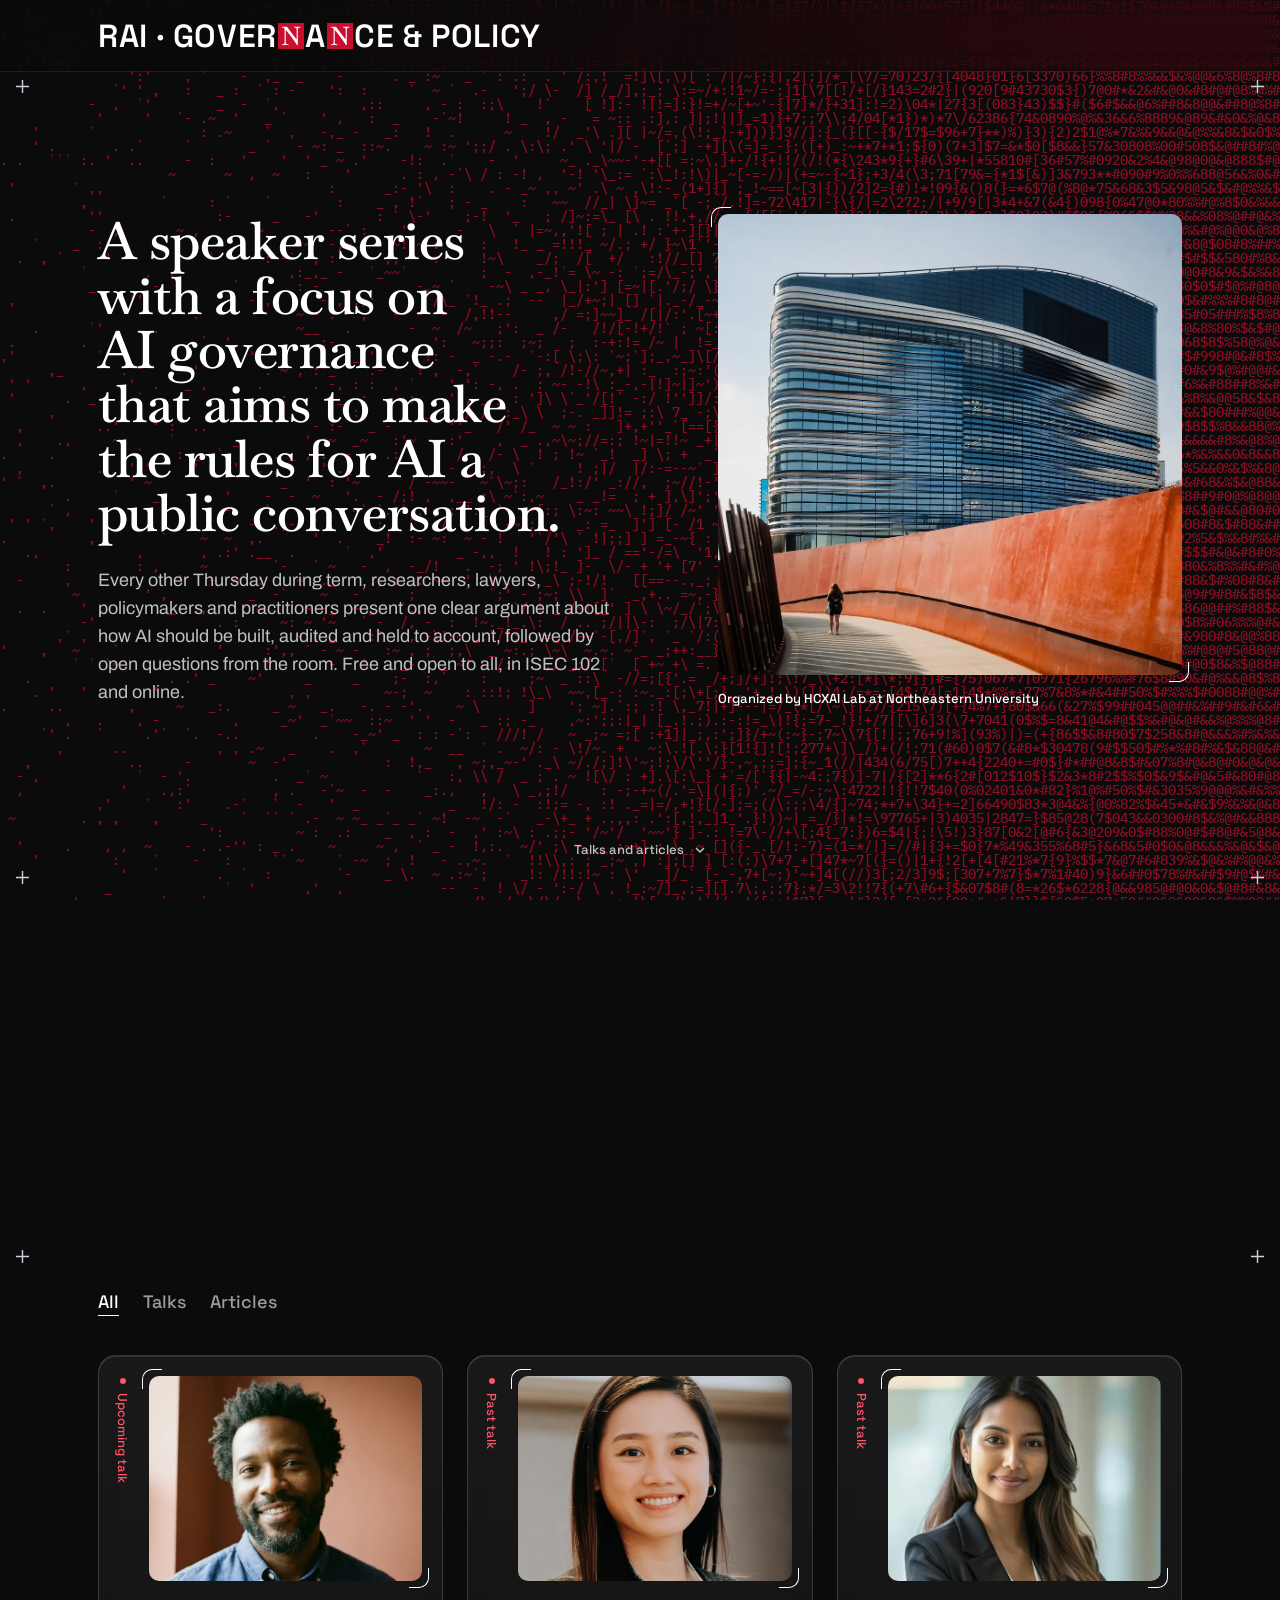
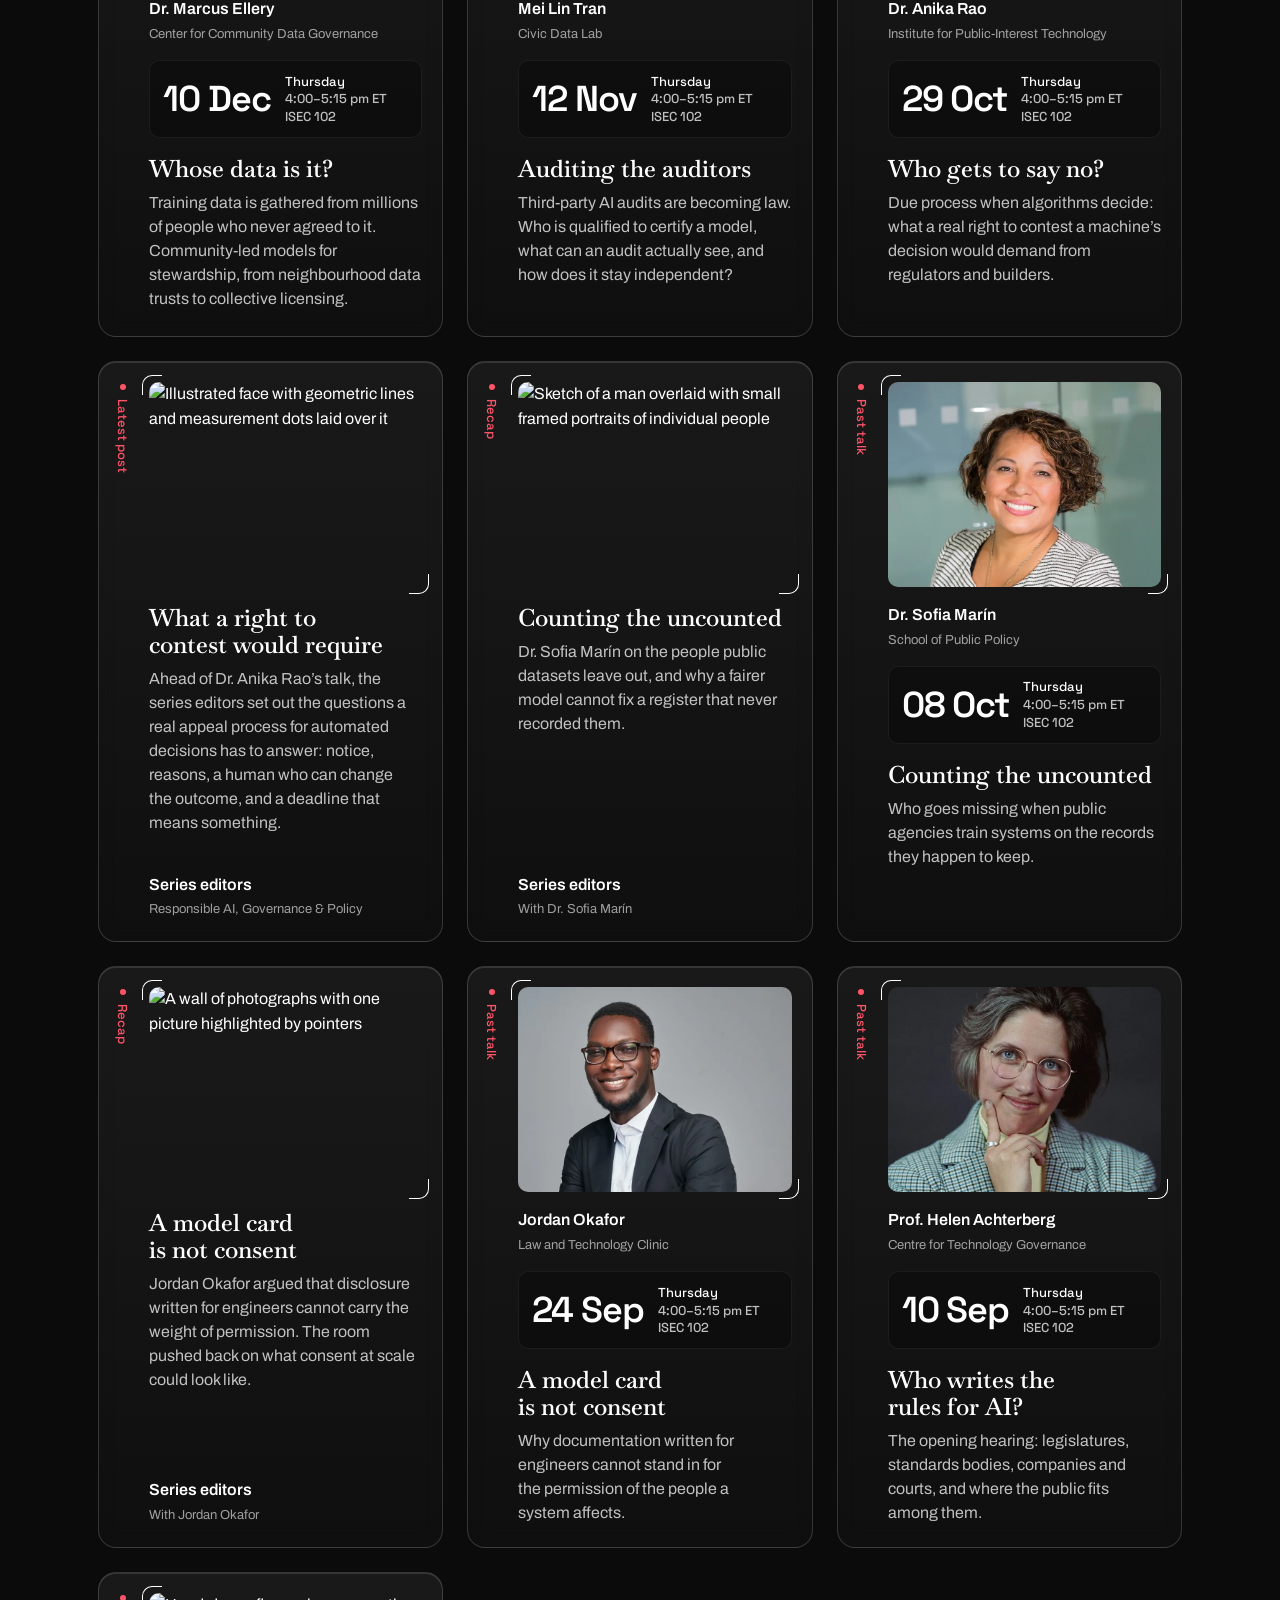
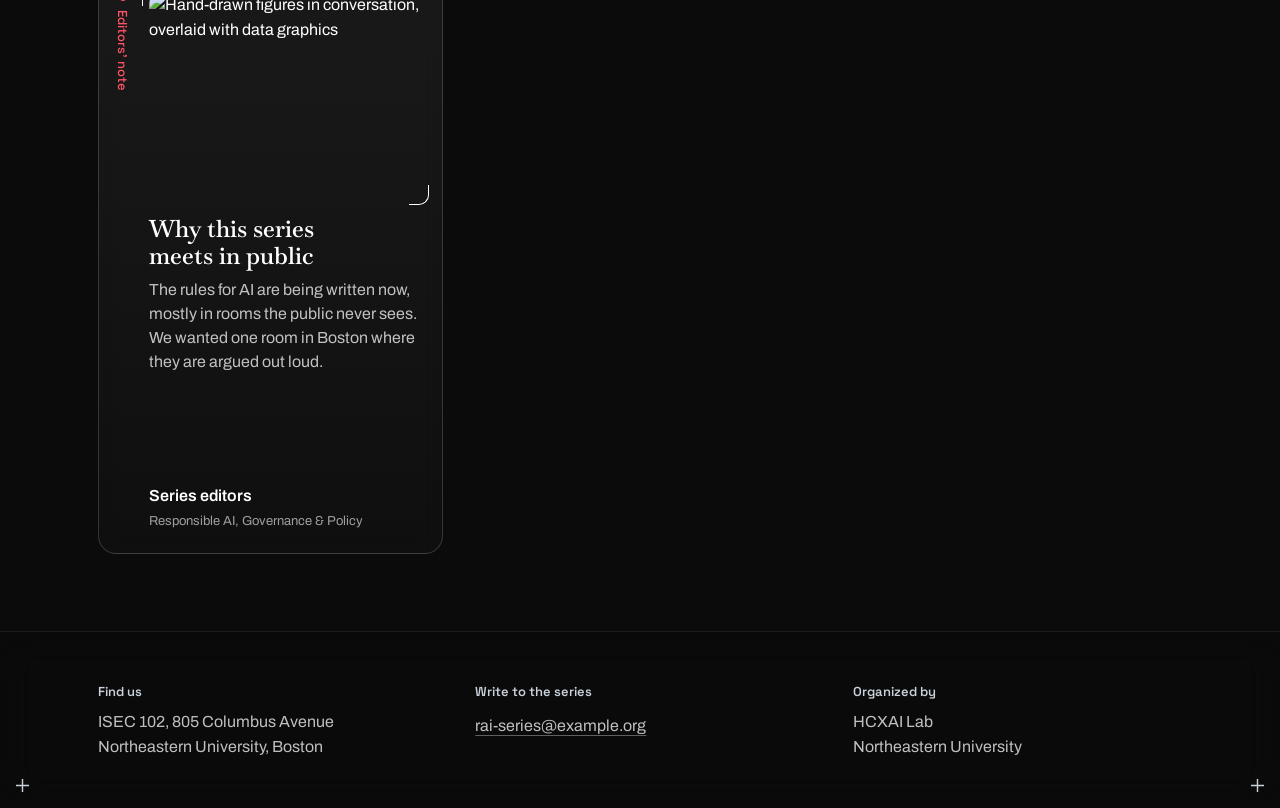
==== v2/index.html @ 9e8d9c57 "Add version 2 of the site at /v2/ A redesign kept alongside the current site for review: talks and a" ====
<!doctype html>
<html lang="en">
<head>
<meta charset="utf-8">
<meta name="viewport" content="width=device-width, initial-scale=1, viewport-fit=cover">
<meta name="theme-color" content="#000000">
<title>Responsible AI, Governance &amp; Policy · Talks and posts</title>
<meta name="description" content="A public speaker series at Northeastern University on AI governance. Thursdays, 4:00–5:15 pm ET, ISEC 102, free and open to all.">
<meta property="og:type" content="website">
<meta property="og:title" content="Responsible AI, Governance &amp; Policy">
<meta property="og:description" content="A public speaker series at Northeastern University on AI governance. Thursdays, 4:00–5:15 pm ET, ISEC 102, free and open to all.">
<meta property="og:image" content="assets/speaker-2.webp">
<meta name="twitter:card" content="summary_large_image">
<link rel="icon" href="data:image/svg+xml,%3Csvg xmlns='http://www.w3.org/2000/svg' viewBox='0 0 32 32'%3E%3Crect width='32' height='32' fill='%23C8102E'/%3E%3Ctext x='16' y='25' font-family='Baskerville,Georgia,serif' font-size='26' text-anchor='middle' fill='%23fff'%3EN%3C/text%3E%3C/svg%3E">
<link rel="preconnect" href="https://fonts.googleapis.com">
<link rel="preconnect" href="https://fonts.gstatic.com" crossorigin>
<link rel="stylesheet" href="https://fonts.googleapis.com/css2?family=Baskervville:wght@500;600&family=Space+Grotesk:wght@500;600&family=Archivo:wght@400;600&family=IBM+Plex+Mono:wght@500&display=swap">
<link rel="stylesheet" href="site.css?v=d3313e7c">
<script>document.documentElement.classList.add("js")</script>
</head>
<body>
<div class="stage" id="stage" aria-hidden="true"><canvas id="ascii-field"></canvas></div>
<a class="skip" href="#wall">Skip to talks and posts</a>
<header class="nav" id="nav">
  <div class="wrap">
    <a class="wordmark" href="#top" aria-label="Responsible AI, Governance and Policy · back to top">RAI · GOVER<span class="n-mark" aria-hidden="true">N</span>A<span class="n-mark" aria-hidden="true">N</span>CE &amp; POLICY</a>
  </div>
</header>
<main id="top">
<!-- the old About (src/about.html) is not built; version_2 opens with src/intro.html -->
<!-- ===== About: pinned while you scroll; its words dissolve into the red ASCII field as the wall rises over it =====
     The text stays real text for screen readers and search (the animated copy is aria-hidden). With reduced motion
     or without script it is a plain section. -->
<section class="intro" id="about" aria-labelledby="h-about">
  <div class="intro-pin reg">
    <svg class="xh tl" viewBox="0 0 11 11" aria-hidden="true"><path d="M5.5 0v11M0 5.5h11"/></svg>
    <svg class="xh tr" viewBox="0 0 11 11" aria-hidden="true"><path d="M5.5 0v11M0 5.5h11"/></svg>
    <svg class="xh bl" viewBox="0 0 11 11" aria-hidden="true"><path d="M5.5 0v11M0 5.5h11"/></svg>
    <svg class="xh br" viewBox="0 0 11 11" aria-hidden="true"><path d="M5.5 0v11M0 5.5h11"/></svg>
    <div class="wrap intro-inner">
      <div class="intro-text">
        <h1 id="h-about" class="intro-statement" data-dissolve>A speaker series with a focus on AI governance that aims to make the rules for AI a public conversation.</h1>
        <p class="intro-mission" data-dissolve>Every other Thursday during term, researchers, lawyers, policymakers and practitioners present one clear argument about how AI should be built, audited and held to account, followed by open questions from the room. Free and open to all, in ISEC 102 and online.</p>
      </div>
      <!-- campus photograph (landscape screens 900px and wider), drawn on the canvas by site.js so it can dissolve into white ASCII on scroll.
           The <img> is its source and stays as the accessible content. data-focus is the point kept in frame -->
      <figure class="intro-media" id="campus">
        <div class="frame ph">
          <canvas aria-hidden="true"></canvas>
          <img src="assets/campus-exp.webp" width="1500" height="1001" data-focus="54% 45%"
               alt="A glass building banded with curving silver fins, seen past a long rust-red steel wall on a pedestrian bridge">
        </div>
        <figcaption data-dissolve>Organized by HCXAI Lab at Northeastern University</figcaption>
      </figure>
    </div>
    <a class="intro-cue" href="#events"><span>Talks and articles</span><svg viewBox="0 0 12 12" aria-hidden="true"><path d="M2.5 4.5 6 8l3.5-3.5"/></svg></a>
  </div>
</section>
<!-- ===== The wall: talks and posts in one grid =====
     Every card has the same anatomy: label · media · date row · title · description · byline;
     talks put the speaker (name and affiliation) between the media and the date row; articles have no date row
     (data-date still orders them).
     Talks carry data-start (ISO, Boston time); site.js marks a talk past once it has ended and keeps the wall in order:
     upcoming talks soonest first, then everything else newest first. Descriptions stay within 300 characters (build_site.py). -->
<section class="docket chapter reg" id="events" data-chapter="1" aria-labelledby="h-docket">
  <span id="blog" class="anchor" aria-hidden="true"></span>
  <svg class="xh tl" viewBox="0 0 11 11" aria-hidden="true"><path d="M5.5 0v11M0 5.5h11"/></svg>
  <svg class="xh tr" viewBox="0 0 11 11" aria-hidden="true"><path d="M5.5 0v11M0 5.5h11"/></svg>
  <div class="wrap">
    <h2 id="h-docket" class="vh">Talks and posts</h2>

    <!-- filter: two categories, Talks (with Upcoming and Past under it) and Articles -->
    <div class="filters" id="filters" role="group" aria-label="Filter talks and articles">
      <button type="button" data-f="all" aria-pressed="true">All</button>
      <button type="button" data-f="talks" aria-pressed="false" aria-controls="f-sub">Talks</button>
      <span class="f-sub" id="f-sub" role="group" aria-label="Talks" hidden>
        <button type="button" data-f="up" aria-pressed="false">Upcoming</button>
        <button type="button" data-f="past" aria-pressed="false">Past</button>
      </span>
      <button type="button" data-f="posts" aria-pressed="false">Articles</button>
      <p class="vh" id="wall-count" aria-live="polite"></p>
    </div>

    <ol class="wall" id="wall" tabindex="-1" aria-label="Talks and posts">
      <li class="card talk rise" data-type="talk" data-topic="process" data-start="2026-10-29T16:00:00-04:00" data-recap="#post-preview">
        <span class="tab">Upcoming talk</span>
        <figure class="media ph"><img src="assets/speaker-1.webp" width="534" height="742" alt="Portrait of Dr. Anika Rao" style="object-position:50% 16%"></figure>
        <p class="by"><b>Dr. Anika Rao</b><span>Institute for Public-Interest Technology</span></p>
        <div class="when"><p class="d"><time datetime="2026-10-29T16:00-04:00">29 Oct</time></p><p class="w"><span>Thursday</span><span>4:00–5:15 pm ET</span><span>ISEC 102</span></p></div>
        <h3><a class="cover" href="https://example.org/rai-gp/register?talk=04">Who gets to say no?</a></h3>
        <p class="q">Due process when algorithms decide: what a real right to contest a machine’s decision would demand from regulators and builders.</p>
      </li>
      <li class="card talk rise" data-type="talk" data-topic="audits" data-start="2026-11-12T16:00:00-05:00">
        <span class="tab">Upcoming talk</span>
        <figure class="media ph"><img loading="lazy" decoding="async" src="assets/speaker-2.webp" width="758" height="882" alt="Portrait of Mei Lin Tran" style="object-position:50% 18%"></figure>
        <p class="by"><b>Mei Lin Tran</b><span>Civic Data Lab</span></p>
        <div class="when"><p class="d"><time datetime="2026-11-12T16:00-05:00">12 Nov</time></p><p class="w"><span>Thursday</span><span>4:00–5:15 pm ET</span><span>ISEC 102</span></p></div>
        <h3><a class="cover" href="https://example.org/rai-gp/register?talk=05">Auditing the auditors</a></h3>
        <p class="q">Third-party AI audits are becoming law. Who is qualified to certify a model, what can an audit actually see, and how does it stay independent?</p>
      </li>
      <li class="card talk rise" data-type="talk" data-topic="data" data-start="2026-12-10T16:00:00-05:00">
        <span class="tab">Upcoming talk</span>
        <figure class="media ph"><img loading="lazy" decoding="async" src="assets/speaker-3.webp" width="712" height="776" alt="Portrait of Dr. Marcus Ellery" style="object-position:50% 20%"></figure>
        <p class="by"><b>Dr. Marcus Ellery</b><span>Center for Community Data Governance</span></p>
        <div class="when"><p class="d"><time datetime="2026-12-10T16:00-05:00">10 Dec</time></p><p class="w"><span>Thursday</span><span>4:00–5:15 pm ET</span><span>ISEC 102</span></p></div>
        <h3><a class="cover" href="https://example.org/rai-gp/register?talk=06">Whose data is it?</a></h3>
        <p class="q">Training data is gathered from millions of people who never agreed to it. Community-led models for stewardship, from neighbourhood data trusts to collective licensing.</p>
      </li>

      <li class="card post rise" id="post-preview" data-type="post" data-topic="process" data-date="2026-10-14">
        <span class="tab">Latest post</span>
        <figure class="media ph"><img loading="lazy" decoding="async" src="https://betterimagesofai.org/ImagesAI/alyssa-chen_ai-facial-recognition_2048x1850.png?nf_resize=fit&w=800&q=80" width="800" height="723" alt="Illustrated face with geometric lines and measurement dots laid over it"></figure>
        <h3><a class="cover" href="#post-preview">What a right to contest would require</a></h3>
        <p class="q">Ahead of Dr. Anika Rao’s talk, the series editors set out the questions a real appeal process for automated decisions has to answer: notice, reasons, a human who can change the outcome, and a deadline that means something.</p>
        <p class="by"><b>Series editors</b><span>Responsible AI, Governance &amp; Policy</span></p>
      </li>
      <li class="card post rise" id="post-counting" data-type="post" data-topic="data" data-date="2026-10-13">
        <span class="tab">Recap</span>
        <figure class="media ph"><img loading="lazy" decoding="async" src="https://betterimagesofai.org/ImagesAI/marcin-wilkowski_community-activism_3150x1772.png?nf_resize=fit&w=800&q=80" width="800" height="450" alt="Sketch of a man overlaid with small framed portraits of individual people"></figure>
        <h3><a class="cover" href="#post-counting">Counting the uncounted</a></h3>
        <p class="q">Dr. Sofia Marín on the people public datasets leave out, and why a fairer model cannot fix a register that never recorded them.</p>
        <p class="by"><b>Series editors</b><span>With Dr. Sofia Marín</span></p>
      </li>
      <li class="card talk rise" data-type="talk" data-topic="data" data-start="2026-10-08T16:00:00-04:00" data-recap="#post-counting">
        <span class="tab">Past talk</span>
        <figure class="media ph"><img loading="lazy" decoding="async" src="assets/speaker-4.webp" width="760" height="1140" alt="Portrait of Dr. Sofia Marín" style="object-position:50% 26%"></figure>
        <p class="by"><b>Dr. Sofia Marín</b><span>School of Public Policy</span></p>
        <div class="when"><p class="d"><time datetime="2026-10-08T16:00-04:00">08 Oct</time></p><p class="w"><span>Thursday</span><span>4:00–5:15 pm ET</span><span>ISEC 102</span></p></div>
        <h3><a class="cover" href="#post-counting">Counting the uncounted</a></h3>
        <p class="q">Who goes missing when public agencies train systems on the records they happen to keep.</p>
      </li>
      <li class="card post rise" id="post-modelcard" data-type="post" data-topic="data" data-date="2026-09-29">
        <span class="tab">Recap</span>
        <figure class="media ph"><img loading="lazy" decoding="async" src="https://betterimagesofai.org/ImagesAI/jenny-kidd_synthetic-pasts_algorithmic-memories_3750x2210.png?nf_resize=fit&w=800&q=80" width="800" height="471" alt="A wall of photographs with one picture highlighted by pointers"></figure>
        <h3><a class="cover" href="#post-modelcard">A model card is not consent</a></h3>
        <p class="q">Jordan Okafor argued that disclosure written for engineers cannot carry the weight of permission. The room pushed back on what consent at scale could look like.</p>
        <p class="by"><b>Series editors</b><span>With Jordan Okafor</span></p>
      </li>
      <li class="card talk rise" data-type="talk" data-topic="data" data-start="2026-09-24T16:00:00-04:00" data-recap="#post-modelcard">
        <span class="tab">Past talk</span>
        <figure class="media ph"><img loading="lazy" decoding="async" src="assets/speaker-5.webp" width="760" height="1140" alt="Portrait of Jordan Okafor" style="object-position:50% 20%"></figure>
        <p class="by"><b>Jordan Okafor</b><span>Law and Technology Clinic</span></p>
        <div class="when"><p class="d"><time datetime="2026-09-24T16:00-04:00">24 Sep</time></p><p class="w"><span>Thursday</span><span>4:00–5:15 pm ET</span><span>ISEC 102</span></p></div>
        <h3><a class="cover" href="#post-modelcard">A model card is not consent</a></h3>
        <p class="q">Why documentation written for engineers cannot stand in for the permission of the people a system affects.</p>
      </li>
      <li class="card talk rise" data-type="talk" data-topic="policy" data-start="2026-09-10T16:00:00-04:00" data-recap="#post-public">
        <span class="tab">Past talk</span>
        <figure class="media ph"><img loading="lazy" decoding="async" src="assets/speaker-6.webp" width="760" height="1140" alt="Portrait of Prof. Helen Achterberg" style="object-position:50% 34%"></figure>
        <p class="by"><b>Prof. Helen Achterberg</b><span>Centre for Technology Governance</span></p>
        <div class="when"><p class="d"><time datetime="2026-09-10T16:00-04:00">10 Sep</time></p><p class="w"><span>Thursday</span><span>4:00–5:15 pm ET</span><span>ISEC 102</span></p></div>
        <h3><a class="cover" href="#post-public">Who writes the rules for AI?</a></h3>
        <p class="q">The opening hearing: legislatures, standards bodies, companies and courts, and where the public fits among them.</p>
      </li>
      <li class="card post rise" id="post-public" data-type="post" data-topic="policy" data-date="2026-09-04">
        <span class="tab">Editors’ note</span>
        <figure class="media ph"><img loading="lazy" decoding="async" src="https://betterimagesofai.org/ImagesAI/marcin-wilkowski_datafied-relations_3300x1856.png?nf_resize=fit&w=800&q=80" width="800" height="450" alt="Hand-drawn figures in conversation, overlaid with data graphics"></figure>
        <h3><a class="cover" href="#post-public">Why this series meets in public</a></h3>
        <p class="q">The rules for AI are being written now, mostly in rooms the public never sees. We wanted one room in Boston where they are argued out loud.</p>
        <p class="by"><b>Series editors</b><span>Responsible AI, Governance &amp; Policy</span></p>
      </li>
    </ol>
    <p class="wall-empty" id="wall-empty" hidden>Nothing on this yet. <button type="button" class="tlink" data-reset>Show everything</button></p>
  </div>
</section>
</main>
<!-- ===== Footer ===== -->
<footer class="close reg">
  <svg class="xh bl" viewBox="0 0 11 11" aria-hidden="true"><path d="M5.5 0v11M0 5.5h11"/></svg>
  <svg class="xh br" viewBox="0 0 11 11" aria-hidden="true"><path d="M5.5 0v11M0 5.5h11"/></svg>
  <div class="wrap">
    <div class="row">
      <div><h2>Find us</h2><p>ISEC 102, 805 Columbus Avenue<br>Northeastern University, Boston</p></div>
      <div><h2>Write to the series</h2><p><a href="mailto:rai-series@example.org">rai-series@example.org</a></p></div>
      <div><h2>Organized by</h2><p>HCXAI Lab<br>Northeastern University</p></div>
    </div>
  </div>
</footer>
<script src="site.js?v=ef66338d"></script>
</body>
</html>
---- v2/site.css ----
/* ==========================================================================================
   RAI · Governance & Policy — version_2
   One page: a fixed black header, a wall of glass cards (talks and posts) over a red ASCII field, a footer.
   Sections: 1 tokens · 2 base · 3 stage · 4 header · 5 layout and marks · 6 filter · 7 wall · 8 card
             9 footer · 10 motion · 11 touch screens · 12 small screens
   ========================================================================================== */

/* ---------- 1 · tokens ---------- */
:root{
  /* colour */
  --bg:#0B0B0B;
  --ink:#FFFFFF;
  --ink-2:rgba(255,255,255,.74);           /* descriptions */
  --ink-3:rgba(255,255,255,.60);           /* bylines, secondary lines */
  --red:#C8102E;                           /* Northeastern red: marks, lines, the N */
  --red-text:#FF5468;                      /* red for small text on dark glass (Northeastern red is too dark to read) */
  --line:rgba(255,255,255,.16);
  --rule:rgba(255,255,255,.08);
  --chrome:#C9D1DA;
  /* glass */
  --glass:linear-gradient(180deg,rgba(255,255,255,.06) 0%,rgba(255,255,255,.017) 100%),rgba(20,20,22,.136);
  --glass-blur:blur(10px) saturate(150%);
  --glass-pane:rgba(0,0,0,.29);
  --glass-pane-light:rgba(255,255,255,.06);
  --glass-top:inset 0 1px 0 rgba(255,255,255,.12);
  /* type: five steps */
  --sans:"Space Grotesk",system-ui,sans-serif;         /* labels, dates, the wordmark */
  --serif:"Baskervville",Baskerville,Georgia,serif;    /* titles: the Northeastern-style serif */
  --body:"Archivo",system-ui,sans-serif;               /* reading text */
  --mono:"IBM Plex Mono",ui-monospace,monospace;       /* the ASCII field only */
  --t-1:13px; --t-2:16px; --t-3:18px; --t-4:24px; --t-5:36px;
  /* space and shape */
  --m:clamp(16px,4vw,48px);
  --maxw:1180px;
  --cols:3; --gap:24px;
  --r-card:18px; --r-in:10px;
  --nav-h:76px;
  --ease:cubic-bezier(.22,1,.36,1);
  color-scheme:dark;
}
@media (max-width:1099px){:root{--cols:2}}
@media (max-width:699px){:root{--cols:1;--gap:16px}}

/* ---------- 2 · base ---------- */
*,*::before,*::after{box-sizing:border-box}
html{background:var(--bg);scroll-behavior:smooth;scroll-padding-top:var(--nav-h);overscroll-behavior-y:none}
@media (prefers-reduced-motion:reduce){html{scroll-behavior:auto}}
body{margin:0;background:var(--bg);color:var(--ink);font-family:var(--body);font-size:var(--t-2);line-height:1.55;
  -webkit-font-smoothing:antialiased;text-rendering:optimizeLegibility;overflow-x:clip;overscroll-behavior-y:none}
h1,h2,h3,p,ul,ol,figure{margin:0}
ul,ol{padding:0;list-style:none}
a{color:inherit}
img{display:block;max-width:100%}
button{font:inherit;color:inherit}
::selection{background:var(--red);color:#fff}
:focus-visible{outline:2px solid var(--ink);outline-offset:3px}
.vh{position:absolute;width:1px;height:1px;overflow:hidden;clip:rect(0 0 0 0);clip-path:inset(50%);white-space:nowrap}
.wrap{position:relative;z-index:1;max-width:var(--maxw);margin:0 auto;padding-inline:var(--m)}
main,.close{position:relative;z-index:1}

/* ---------- 3 · stage: the fixed ground and the red ASCII field (drawn by site.js) ---------- */
.stage{position:fixed;inset:0;bottom:auto;height:100lvh;z-index:0;pointer-events:none;background:var(--bg)}
.stage canvas{position:absolute;left:0;top:0;display:block}

/* ---------- 4 · header ---------- */
.nav{position:fixed;top:0;left:0;right:0;z-index:10;background:var(--bg);padding-top:env(safe-area-inset-top);
  transform:translateZ(0);backface-visibility:hidden}
.nav::before{content:"";position:absolute;left:0;right:0;bottom:100%;height:200px;background:var(--bg)} /* overscroll */
.nav .wrap{display:flex;align-items:center;justify-content:space-between;flex-wrap:wrap;gap:10px 28px;padding-block:20px;
  padding-left:max(var(--m),env(safe-area-inset-left));padding-right:max(var(--m),env(safe-area-inset-right))}
.wordmark{display:inline-flex;align-items:baseline;white-space:nowrap;text-decoration:none;
  font-family:var(--sans);font-weight:600;font-size:clamp(19px,2.5vw,var(--t-5));line-height:1;letter-spacing:.02em;text-transform:uppercase}
/* every N in the wordmark is set like the Northeastern logo: a white serif N on a red square */
.n-mark{display:inline-block;align-self:center;width:1em;height:1em;margin:0 .05em;overflow:hidden;
  background:var(--red);color:#fff;font-family:var(--serif);font-weight:500;font-size:.8em;line-height:1.08em;text-align:center;letter-spacing:0}
.nav ul{display:flex;gap:28px;align-items:center}
.nav a.l{position:relative;padding:10px 0;font-family:var(--body);font-weight:600;font-size:var(--t-3);text-decoration:none}
.nav a.l::after{content:"";position:absolute;left:0;right:0;bottom:4px;height:2px;background:currentColor;
  transform:scaleX(0);transform-origin:left;transition:transform .3s var(--ease)}
.nav a.l:hover::after,.nav a.l:focus-visible::after,.nav a.l[aria-current]::after{transform:scaleX(1)}

/* ---------- 5 · layout and registration marks ---------- */
.docket{padding:calc(var(--nav-h) + clamp(28px,3vw,44px)) 0 clamp(56px,6vw,88px)}
.anchor{position:absolute;top:0;left:0}
.reg{position:relative}
.xh{position:absolute;width:13px;height:13px;z-index:2;pointer-events:none}
.xh path{stroke:var(--chrome);stroke-width:1.2}
.docket>.xh.tl,.docket>.xh.tr{top:calc(var(--nav-h) + 8px)}
.reg>.xh.tl,.reg>.xh.bl{left:16px}.reg>.xh.tr,.reg>.xh.br{right:16px}
.close>.xh.bl,.close>.xh.br{bottom:calc(16px + env(safe-area-inset-bottom))}

/* ---------- 6 · filter: plain words; the chosen one is white and underlined, Upcoming and Past sit beside Talks ---------- */
.filters{position:relative;z-index:5;display:flex;align-items:baseline;flex-wrap:wrap;gap:0 24px;margin-bottom:clamp(20px,2.4vw,32px)}
/* Upcoming and Past open right after Talks, smaller, inside a thin bracket line */
.f-sub{position:relative;display:inline-flex;align-items:baseline;gap:18px;padding-left:22px}
.f-sub::before{content:"";position:absolute;left:0;top:50%;width:10px;height:1px;background:var(--ink-3)}
.f-sub[hidden]{display:none}
.filters button{position:relative;min-height:44px;padding:0;background:none;border:0;cursor:pointer;
  font-family:var(--sans);font-weight:500;font-size:var(--t-3);color:var(--ink-3);transition:color .3s var(--ease)}
.f-sub button{font-size:var(--t-2)}
.filters button::after{content:"";position:absolute;left:0;right:0;bottom:8px;height:1.5px;background:currentColor;
  transform:scaleX(0);transform-origin:left;transition:transform .35s var(--ease)}
.filters button[aria-pressed="true"]{color:var(--ink)}
.filters button[aria-pressed="true"]::after{transform:scaleX(1)}
@media (hover:hover){.filters button:hover{color:var(--ink)}}
.f-sub:not([hidden]){animation:sub-in .35s var(--ease)}
@keyframes sub-in{from{opacity:0;transform:translateX(-6px)}to{opacity:1;transform:none}}

/* ---------- 7 · the wall ---------- */
.wall{position:relative;isolation:isolate;display:grid;grid-template-columns:repeat(var(--cols),minmax(0,1fr));grid-auto-rows:1fr;gap:var(--gap)}
.wall-empty{margin-top:var(--gap);padding:28px;border-radius:var(--r-card);text-align:center;
  background:var(--glass);-webkit-backdrop-filter:var(--glass-blur);backdrop-filter:var(--glass-blur);border:1px solid var(--line)}
.wall-empty[hidden],.card[hidden]{display:none}
.tlink{background:none;border:0;padding:0;font-weight:600;text-decoration:underline;text-underline-offset:4px;cursor:pointer}

/* ---------- 8 · card ----------
   label (vertical, left edge) · media 4:3 · date row · title · description · byline (bottom) */
.card{position:relative;display:flex;flex-direction:column;min-width:0;padding:20px 20px 22px 50px;border-radius:var(--r-card);
  background:var(--glass);-webkit-backdrop-filter:var(--glass-blur);backdrop-filter:var(--glass-blur);
  border:1px solid var(--line);box-shadow:var(--glass-top);transition:border-color .45s var(--ease)}

.card:has(.cover:focus-visible){border-color:var(--red);outline:2px solid var(--ink);outline-offset:3px}
.tab{position:absolute;left:17px;top:22px;display:flex;align-items:center;gap:9px;writing-mode:vertical-rl;white-space:nowrap;
  font-family:var(--sans);font-weight:500;font-size:var(--t-1);line-height:1;color:var(--red-text)}
.tab::before{content:"";flex:none;width:6px;height:6px;border-radius:50%;background:currentColor}

/* media: a 4:3 frame; photographs, artworks and the ASCII trace all fill it the same way */
.media{position:relative;aspect-ratio:4/3;width:100%}
.media img{position:absolute;inset:0;width:100%;height:100%;object-fit:cover;border-radius:var(--r-in)}
.ph::before,.ph::after{content:"";position:absolute;width:20px;height:20px;border:0 solid var(--ink);pointer-events:none}
.ph::before{top:-7px;left:-7px;border-top-width:1.5px;border-left-width:1.5px;border-top-left-radius:var(--r-in)}
.ph::after{bottom:-7px;right:-7px;border-bottom-width:1.5px;border-right-width:1.5px;border-bottom-right-radius:var(--r-in)}
.trace{overflow:hidden;border-radius:var(--r-in);background:var(--glass-pane)}
.fill{position:absolute;inset:0;margin:0;overflow:hidden;font-family:var(--mono);font-weight:500;font-size:14px;line-height:1;white-space:pre;
  color:var(--chrome);opacity:.5;pointer-events:none;user-select:none}

/* date row: day large, weekday, time and place beside it */
.when{display:flex;align-items:center;gap:14px;margin-top:16px;padding:10px 14px;border-radius:var(--r-in);background:var(--glass-pane);
  box-shadow:inset 0 0 0 1px rgba(255,255,255,.06)}
.post .when{background:var(--glass-pane-light)}
.when .d{flex:none;font-family:var(--sans);font-weight:600;font-size:var(--t-5);line-height:1;letter-spacing:-.03em;white-space:nowrap}
.when .w{font-family:var(--sans);font-weight:500;font-size:var(--t-1);line-height:1.35;color:var(--ink-2)}

.card h3{margin-top:18px;font-family:var(--serif);font-weight:600;font-size:var(--t-4);line-height:1.12;letter-spacing:0;text-wrap:balance}
.cover{color:inherit;text-decoration:none}
.cover::after{content:"";position:absolute;inset:0;z-index:3;border-radius:var(--r-card)} /* the whole card is the link */
.cover:focus-visible{outline:none}
.q{margin-top:8px;font-size:var(--t-2);line-height:1.5;color:var(--ink-2);text-wrap:pretty}
.by{margin-top:auto;padding-top:18px;display:flex;flex-direction:column;gap:2px}
.by b{font-family:var(--body);font-weight:600;font-size:var(--t-2);color:var(--ink)}
.by span{font-size:var(--t-1);color:var(--ink-3)}

/* ---------- 9 · footer ---------- */
.close{padding:clamp(40px,4vw,56px) 0 calc(48px + env(safe-area-inset-bottom));}
.close .row{display:grid;grid-template-columns:repeat(3,minmax(0,1fr));gap:28px 48px}
.close h2{margin-bottom:8px;font-family:var(--sans);font-weight:600;font-size:var(--t-1);color:var(--chrome)}
.close p{font-size:var(--t-2);color:var(--ink-2)}
.close a{text-decoration:underline;text-underline-offset:4px;text-decoration-color:rgba(255,255,255,.35);transition:text-decoration-color .3s ease}
.close a:hover{text-decoration-color:currentColor}

/* ---------- 10 · motion: entrances once, transform and opacity only; content never hidden without script ---------- */
@media (prefers-reduced-motion:no-preference){
  .js .rise{opacity:0;transform:translateY(20px);
    transition:opacity .7s var(--ease),transform .7s var(--ease),border-color .45s var(--ease)}
  .js .rise.in{opacity:1;transform:none}
}
@media (hover:none){.nav a.l:hover:not([aria-current])::after{transform:scaleX(0)}}

/* ---------- 11 · touch screens: the ground is painted along the page so Safari shows the site under its toolbar ---------- */
.doc-ground .stage{display:none}   /* the page's own background is the ground; the field canvas moves into <body> */
.doc-ground #ascii-field{position:fixed;top:0;left:0;z-index:1;display:block;pointer-events:none}

/* ---------- 12 · small screens ---------- */
@media (max-width:899px){.close .row{grid-template-columns:minmax(0,1fr) minmax(0,1fr)}}
@media (max-width:520px){
  .nav ul{gap:22px}
  .card{padding:18px 18px 20px 46px}
  .tab{left:15px}
  .close .row{grid-template-columns:minmax(0,1fr)}
}

/* skip link: hidden until focused */
.skip{position:fixed;left:16px;top:-60px;z-index:20;padding:10px 16px;border-radius:999px;background:#fff;color:#0B0B0B;font-weight:600;text-decoration:none;transition:top .2s ease}
.skip:focus{top:calc(12px + env(safe-area-inset-top))}
.wall:focus{outline:none}

/* date row: three short lines beside the day, same height on every card so titles line up across a row */
.when{min-height:78px}
.when .w{display:flex;flex-direction:column;min-width:0}
.when .w span{white-space:nowrap}   /* dissolves letter by letter with the text */
.when .w span:first-child{color:var(--ink)}
@media (max-width:380px){.when{gap:10px;padding-inline:12px}.when .d{font-size:28px}}

/* audit fixes: the count sits on the open field, so it takes the brighter secondary ink (4.5:1 at its lightest);
   the email link gets a 24px target */
.close a{display:inline-block;padding-block:4px}

/* header in glass: the page scrolls under a frosted bar; a faint bottom edge separates it from the cards */
.nav{background:rgba(11,11,11,.42);-webkit-backdrop-filter:blur(18px) saturate(150%);backdrop-filter:blur(18px) saturate(150%);
  box-shadow:inset 0 -1px 0 rgba(255,255,255,.08)}

/* ======================================================================================
   13 · the intro: About pinned for a stretch of scrolling; its words dissolve into the ASCII field
   --p (0 → 1) is the scroll progress through the pinned stretch, set by site.js
   ====================================================================================== */
:root{--t-6:clamp(34px,5.2vw,72px);--pin:130svh;--overlap:100svh}
.intro{position:relative;z-index:1}
.intro-pin{position:relative;display:flex;flex-direction:column;justify-content:center;min-height:100svh;
  padding:calc(var(--nav-h) + 40px) 0 96px}
.intro-pin>.xh.tl,.intro-pin>.xh.tr{top:calc(var(--nav-h) + 8px)}
.intro-pin>.xh.bl,.intro-pin>.xh.br{bottom:16px}
.intro-inner{width:100%}
.intro-statement{max-width:18ch;font-family:var(--serif);font-weight:600;font-size:var(--t-6);line-height:1.04;letter-spacing:-.01em;text-wrap:balance}
.intro-mission{max-width:52ch;margin-top:clamp(24px,3vw,40px);font-size:var(--t-3);line-height:1.55;color:var(--ink-2)}
.intro-org{margin-top:18px;font-family:var(--sans);font-weight:500;font-size:var(--t-2);color:var(--ink)}
.intro-cue{position:absolute;left:50%;bottom:28px;transform:translateX(-50%);display:inline-flex;align-items:center;gap:10px;min-height:44px;
  font-family:var(--sans);font-weight:500;font-size:var(--t-1);color:var(--ink-2);text-decoration:none}
.intro-cue svg{width:12px;height:12px}
.intro-cue path{fill:none;stroke:currentColor;stroke-width:1.6;stroke-linecap:round;stroke-linejoin:round}
@media (hover:hover){.intro-cue:hover{color:var(--ink)}}

/* the dissolve, only with script and motion: the intro is taller than a screen and its content stays pinned */
.motion .intro{height:calc(100svh + var(--pin))}
.motion .intro-pin{position:sticky;top:0;height:100svh}
.motion .docket{margin-top:calc(-1 * var(--overlap))}
.motion .intro-cue{opacity:calc(1 - var(--p,0) * 6)}
.motion .intro-cue svg{animation:cue 2.4s var(--ease) infinite}
@keyframes cue{0%,100%{transform:none}50%{transform:translateY(4px)}}
.motion .intro-pin>.xh{opacity:calc(1 - var(--p,0) * 1.6)}
/* the animated copy: words never break, every letter keeps its slot while its glyph changes */
.dz{display:inline}
.dz .wd{display:inline-block;white-space:nowrap;vertical-align:top}
.dz .c{display:inline-block;text-align:center;vertical-align:top}   /* no will-change: hundreds of letters must not each become a GPU layer */
.dz .c.g{font-family:var(--mono);font-weight:500}
@media (max-width:699px){:root{--pin:110svh;--overlap:85svh}.intro-pin{padding-bottom:84px}}
/* the header bar arrives with the wordmark, so the opening screen is the statement alone */
/* the header's glass lives on its own layer, so it can fade in with the wordmark (Safari cannot animate a blur value) */
.nav{background:none;-webkit-backdrop-filter:none;backdrop-filter:none;box-shadow:none}
.nav::after{content:"";position:absolute;inset:0;z-index:-1;background:rgba(11,11,11,.42);
  -webkit-backdrop-filter:blur(18px) saturate(150%);backdrop-filter:blur(18px) saturate(150%);box-shadow:inset 0 -1px 0 rgba(255,255,255,.08)}

/* ======================================================================================
   14 · the intro on wide screens: statement on the left, the campus photograph on the right
   Landscape screens 900px and wider only; phones and upright screens keep the single column without the photograph.
   The type scales with the window's height as well as its width, so the block always fits between the header and the cue;
   "safe center" keeps it below the header even when it cannot fit.
   ====================================================================================== */
:root{--t-6:clamp(32px,min(5.2vw,7.4svh),72px)}
.intro-pin{justify-content:safe center;padding-top:calc(var(--nav-h) + clamp(28px,5svh,72px));padding-bottom:clamp(76px,12svh,96px)}
.intro-mission{margin-top:clamp(16px,3svh,40px)}
.intro-media{display:none;margin:0}
@media (min-width:900px) and (orientation:landscape){
  :root{--t-6:clamp(30px,min(4.3vw,5.8svh),66px)}
  .intro-inner{display:grid;grid-template-columns:minmax(0,1.2fr) minmax(0,1fr);gap:clamp(36px,5vw,80px);align-items:center}
  .intro-mission{font-size:clamp(16px,2.3svh,18px)}
  .intro-media{display:flex;flex-direction:column;gap:16px}
}
.intro-media .frame{position:relative;width:100%;aspect-ratio:1/1;max-height:calc(100svh - var(--nav-h) - 210px);border-radius:var(--r-in);
  background:rgba(11,11,11,calc(.9 * var(--cam,1)))}   /* a dark backing, so the photo's ASCII reads crisply; it goes with the frame on scroll */
.intro-media canvas,.intro-media img{position:absolute;inset:0;width:100%;height:100%;border-radius:var(--r-in)}
.intro-media img{object-fit:cover}
.js .intro-media img{opacity:0;pointer-events:none}   /* the canvas draws them; they stay as the accessible content */
.intro-media .ph::before,.intro-media .ph::after{opacity:var(--cam,1)}
.intro-media figcaption{font-family:var(--sans);font-weight:500;font-size:var(--t-1);color:var(--ink-2)}

/* the photograph matches the text column: its top meets the statement's top, the caption's foot the paragraph's last line */
@media (min-width:900px) and (orientation:landscape){
  .intro-inner{align-items:stretch}
  .intro-media{justify-content:flex-start}
  .intro-media .frame{flex:1 1 auto;aspect-ratio:auto;max-height:none;min-height:0}
}
.intro-media figcaption{font-family:var(--sans);font-weight:500;font-size:var(--t-1);line-height:1.2;color:var(--ink);white-space:nowrap}   /* dissolves letter by letter with the text */


/* the footer in the header's glass: the same tint and blur, with the hairline on its top edge instead of its bottom */
.close{isolation:isolate}
.close::after{content:"";position:absolute;inset:0;z-index:-1;background:rgba(11,11,11,.42);
  -webkit-backdrop-filter:blur(18px) saturate(150%);backdrop-filter:blur(18px) saturate(150%);box-shadow:inset 0 1px 0 rgba(255,255,255,.08)}

/* talks: the speaker comes first, between the photograph and the date row */
.talk .by{margin-top:16px;padding-top:0}


/* hover: no colour change, the card comes forward a little */
@media (hover:hover) and (prefers-reduced-motion:no-preference){
  .js .rise.in,.card{transition:opacity .7s var(--ease),transform .45s var(--ease),border-color .45s var(--ease)}
  .card:has(.cover:hover){transform:scale(1.015);z-index:2}
}

/* short screens (a phone on its side, a small window): the statement cannot fit a pinned screen, so the intro is an
   ordinary section that scrolls away, with no dissolve, no photograph and no cue */
@media (max-height:540px){
  .motion .intro{height:auto}
  .motion .intro-pin{position:relative;height:auto;min-height:100svh;padding-bottom:48px}
  .motion .docket{margin-top:0}
  .intro-cue,.intro-media{display:none}
  .intro-inner{display:block}
}
/* small phones: a little less type, so the text clears the cue */
@media (max-height:640px) and (min-height:541px){
  :root{--t-6:clamp(28px,min(5.2vw,6.4svh),72px)}
  .intro-mission{font-size:var(--t-2);line-height:1.5}
}

/* ======================================================================================
   15 · a card opened full screen (site.js): a frosted sheet over the page, the media large beside the text
   ====================================================================================== */
html.sheet-open{overflow:hidden}
.sheet{position:fixed;inset:0;width:100%;height:100%;max-width:none;max-height:none;margin:0;padding:0;border:0;color:var(--ink);
  background:rgba(11,11,11,.62);-webkit-backdrop-filter:blur(24px) saturate(150%);backdrop-filter:blur(24px) saturate(150%);
  overflow-y:auto;overscroll-behavior:contain}
.sheet::backdrop{background:transparent}
.sheet:focus{outline:none}
.sheet-in{display:grid;grid-template-columns:minmax(0,1.15fr) minmax(0,1fr);gap:clamp(32px,5vw,80px);align-items:center;
  max-width:var(--maxw);min-height:100%;margin:0 auto;padding:calc(env(safe-area-inset-top) + 88px) var(--m) calc(env(safe-area-inset-bottom) + 64px)}
.sheet.no-media .sheet-in{grid-template-columns:minmax(0,720px);justify-content:center}
.sheet-media .media{aspect-ratio:4/3}
.sheet-body{display:flex;flex-direction:column;align-items:flex-start;min-width:0}
.sheet-tab{display:flex;align-items:center;gap:9px;font-family:var(--sans);font-weight:500;font-size:var(--t-1);line-height:1;color:var(--red-text)}
.sheet-tab::before{content:"";width:6px;height:6px;border-radius:50%;background:currentColor}
.sheet-body .by{margin-top:22px;padding-top:0}
.sheet-body .when{align-self:stretch;margin-top:18px}
.sheet-body h2{margin-top:26px;font-family:var(--serif);font-weight:600;font-size:clamp(32px,3.6vw,52px);line-height:1.05;text-wrap:balance}
.sheet-body .q{margin-top:16px;font-size:var(--t-3);line-height:1.6;color:var(--ink-2)}
.sheet-body .q+.by{margin-top:26px}
.sheet-link{display:inline-flex;align-items:center;gap:8px;margin-top:30px;min-height:44px;padding:0;border:0;background:none;cursor:pointer;
  font-family:var(--sans);font-weight:600;font-size:var(--t-2);color:var(--ink);text-decoration:underline;text-underline-offset:5px;
  text-decoration-color:rgba(255,255,255,.35);transition:text-decoration-color .3s var(--ease)}
.sheet-link svg{width:12px;height:12px}
.sheet-link path{fill:none;stroke:currentColor;stroke-width:1.6;stroke-linecap:round;stroke-linejoin:round}
@media (hover:hover){.sheet-link:hover{text-decoration-color:currentColor}}
.sheet-close{position:fixed;z-index:2;top:calc(env(safe-area-inset-top) + 16px);right:max(16px,env(safe-area-inset-right));display:grid;place-items:center;
  width:44px;height:44px;padding:0;border:1px solid var(--line);border-radius:50%;cursor:pointer;color:var(--ink);
  background:rgba(20,20,22,.5);-webkit-backdrop-filter:blur(12px);backdrop-filter:blur(12px);transition:background-color .3s var(--ease)}
.sheet-close svg{width:16px;height:16px}
.sheet-close path{fill:none;stroke:currentColor;stroke-width:1.6;stroke-linecap:round}
@media (hover:hover){.sheet-close:hover{background:rgba(255,255,255,.12)}}
@media (max-width:799px){
  .sheet-in{grid-template-columns:minmax(0,1fr);align-items:start;gap:28px;padding-top:calc(env(safe-area-inset-top) + 76px)}
  .sheet-body h2{font-size:clamp(28px,8vw,40px)}
}
@media (prefers-reduced-motion:no-preference){
  .sheet[open]{animation:sheet-fade .35s var(--ease)}
  .sheet[open] .sheet-in{animation:sheet-rise .5s var(--ease)}
  .sheet.closing{animation:sheet-fade .24s var(--ease) reverse forwards}
  @keyframes sheet-fade{from{opacity:0}to{opacity:1}}
  @keyframes sheet-rise{from{opacity:0;transform:translateY(18px) scale(.985)}to{opacity:1;transform:none}}
}
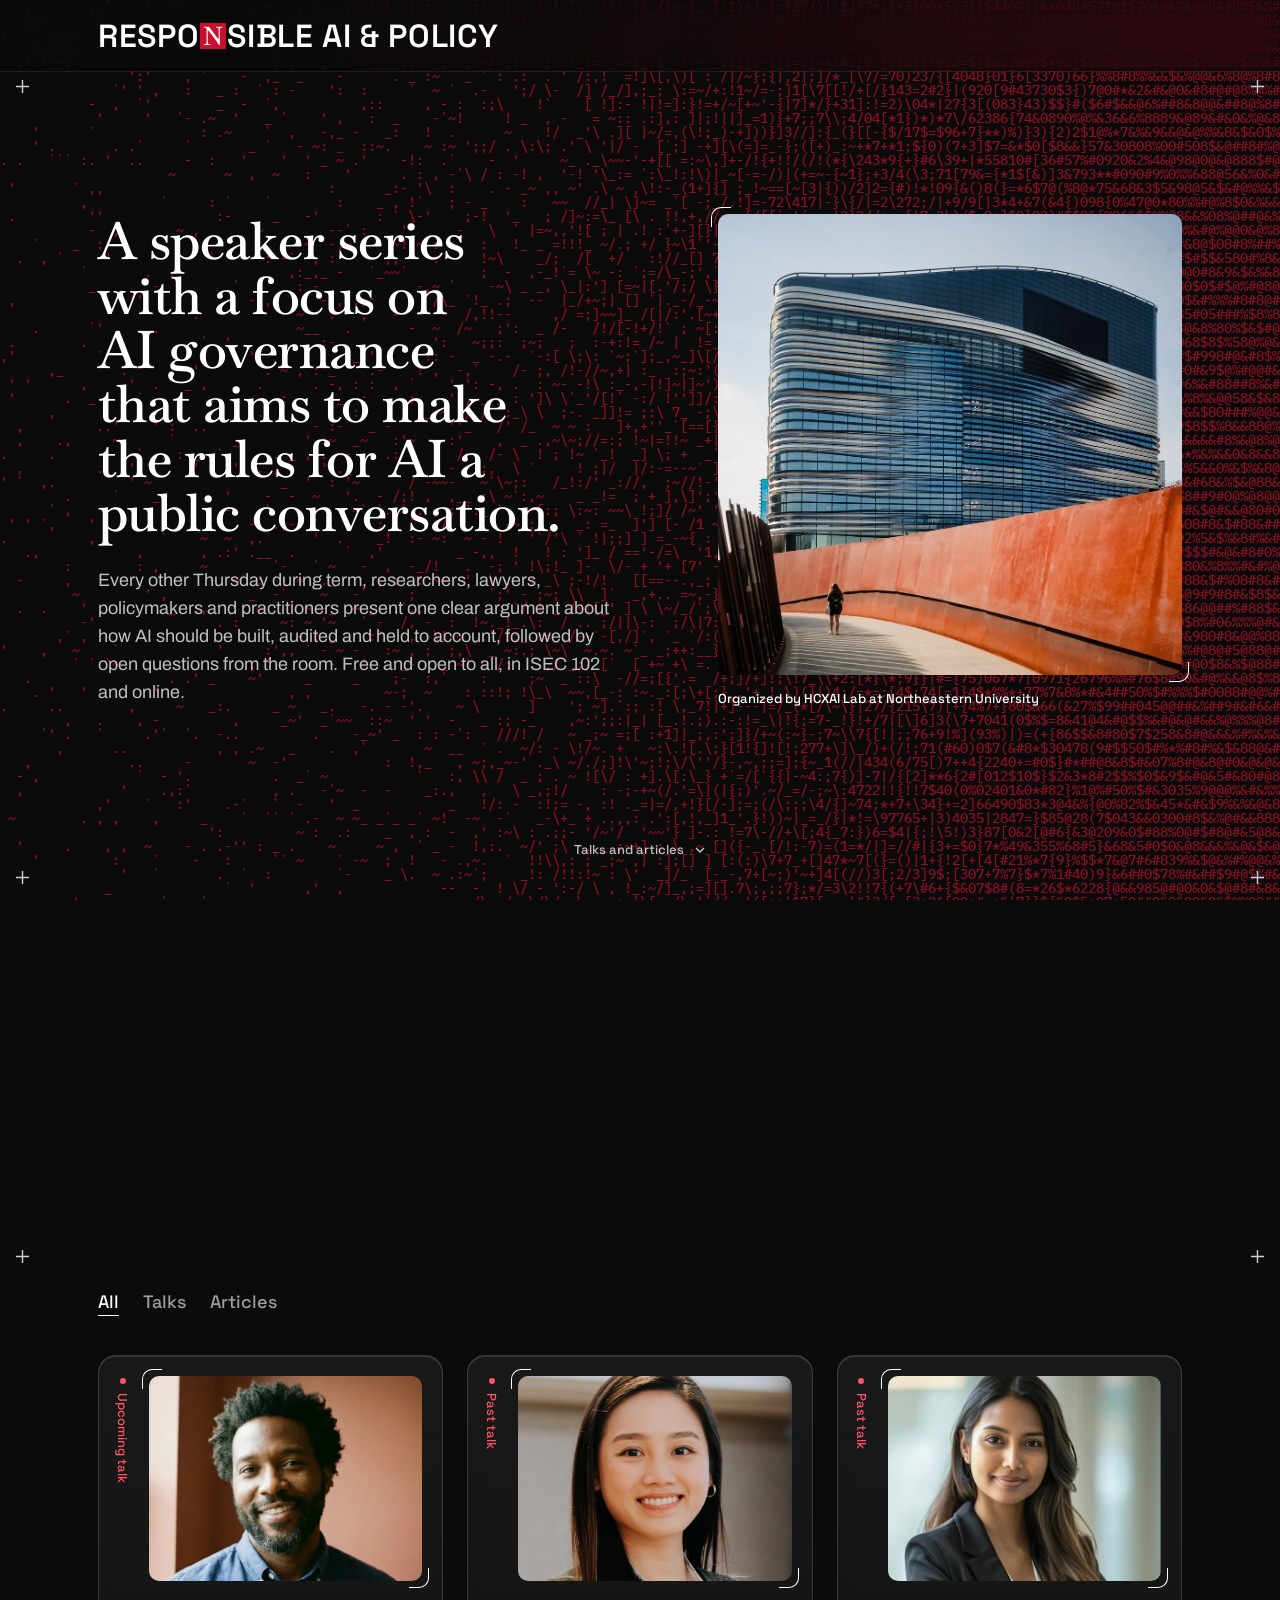
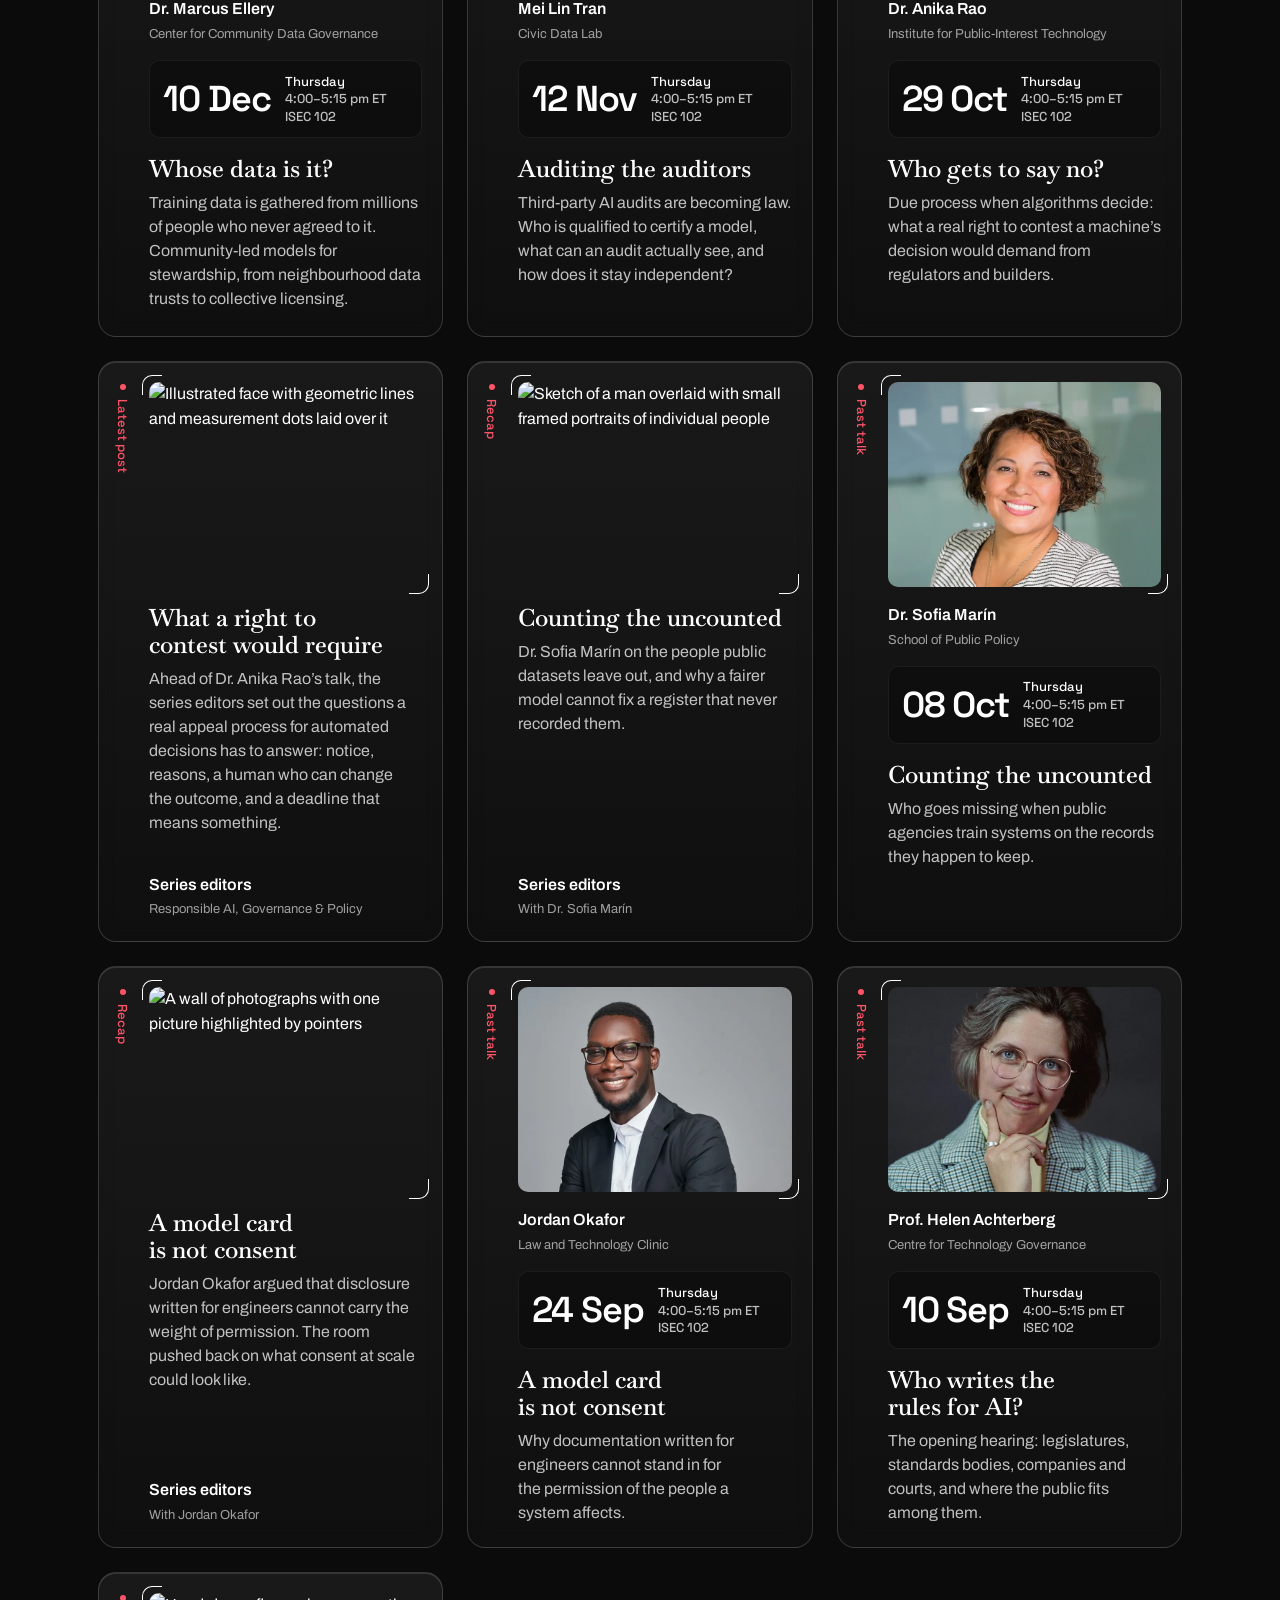
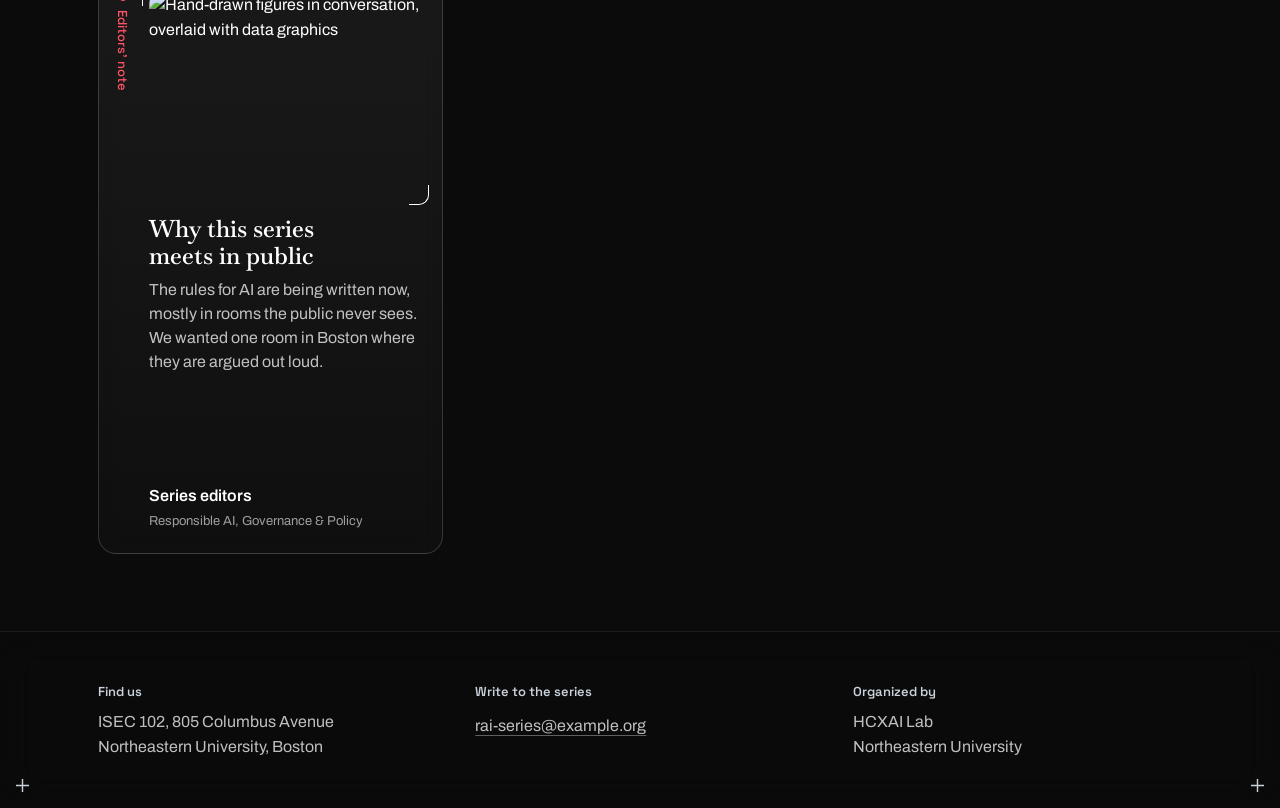
==== commit eee60c0f: "v2: wordmark reads RESPONSIBLE AI & POLICY One N, set as the Northeastern-style mark.  Co-Authored-B" ====
--- a/v2/index.html
+++ b/v2/index.html
@@ -9,13 +9,12 @@
 <meta property="og:type" content="website">
 <meta property="og:title" content="Responsible AI, Governance &amp; Policy">
 <meta property="og:description" content="A public speaker series at Northeastern University on AI governance. Thursdays, 4:00–5:15 pm ET, ISEC 102, free and open to all.">
-<meta property="og:image" content="assets/speaker-2.webp">
-<meta name="twitter:card" content="summary_large_image">
+<meta name="twitter:card" content="summary">
 <link rel="icon" href="data:image/svg+xml,%3Csvg xmlns='http://www.w3.org/2000/svg' viewBox='0 0 32 32'%3E%3Crect width='32' height='32' fill='%23C8102E'/%3E%3Ctext x='16' y='25' font-family='Baskerville,Georgia,serif' font-size='26' text-anchor='middle' fill='%23fff'%3EN%3C/text%3E%3C/svg%3E">
 <link rel="preconnect" href="https://fonts.googleapis.com">
 <link rel="preconnect" href="https://fonts.gstatic.com" crossorigin>
 <link rel="stylesheet" href="https://fonts.googleapis.com/css2?family=Baskervville:wght@500;600&family=Space+Grotesk:wght@500;600&family=Archivo:wght@400;600&family=IBM+Plex+Mono:wght@500&display=swap">
-<link rel="stylesheet" href="site.css?v=d3313e7c">
+<link rel="stylesheet" href="site.css?v=0b9cba77">
 <script>document.documentElement.classList.add("js")</script>
 </head>
 <body>
@@ -23,7 +22,7 @@
 <a class="skip" href="#wall">Skip to talks and posts</a>
 <header class="nav" id="nav">
   <div class="wrap">
-    <a class="wordmark" href="#top" aria-label="Responsible AI, Governance and Policy · back to top">RAI · GOVER<span class="n-mark" aria-hidden="true">N</span>A<span class="n-mark" aria-hidden="true">N</span>CE &amp; POLICY</a>
+    <a class="wordmark" href="#top" aria-label="Responsible AI and Policy · back to top">RESPO<span class="n-mark" aria-hidden="true">N</span>SIBLE AI &amp; POLICY</a>
   </div>
 </header>
 <main id="top">
--- a/v2/site.css
+++ b/v2/site.css
@@ -346,3 +346,7 @@
   @keyframes sheet-fade{from{opacity:0}to{opacity:1}}
   @keyframes sheet-rise{from{opacity:0;transform:translateY(18px) scale(.985)}to{opacity:1;transform:none}}
 }
+
+/* touch screens: below the page's last line Safari paints its own strip under the toolbar, in the page colour.
+   The footer's glass fades into that colour at its foot, so it runs to the bottom of the screen without a seam */
+.doc-ground .close::after{background:linear-gradient(180deg,rgba(11,11,11,.42) 0%,rgba(11,11,11,.42) 40%,var(--bg) 100%)}
